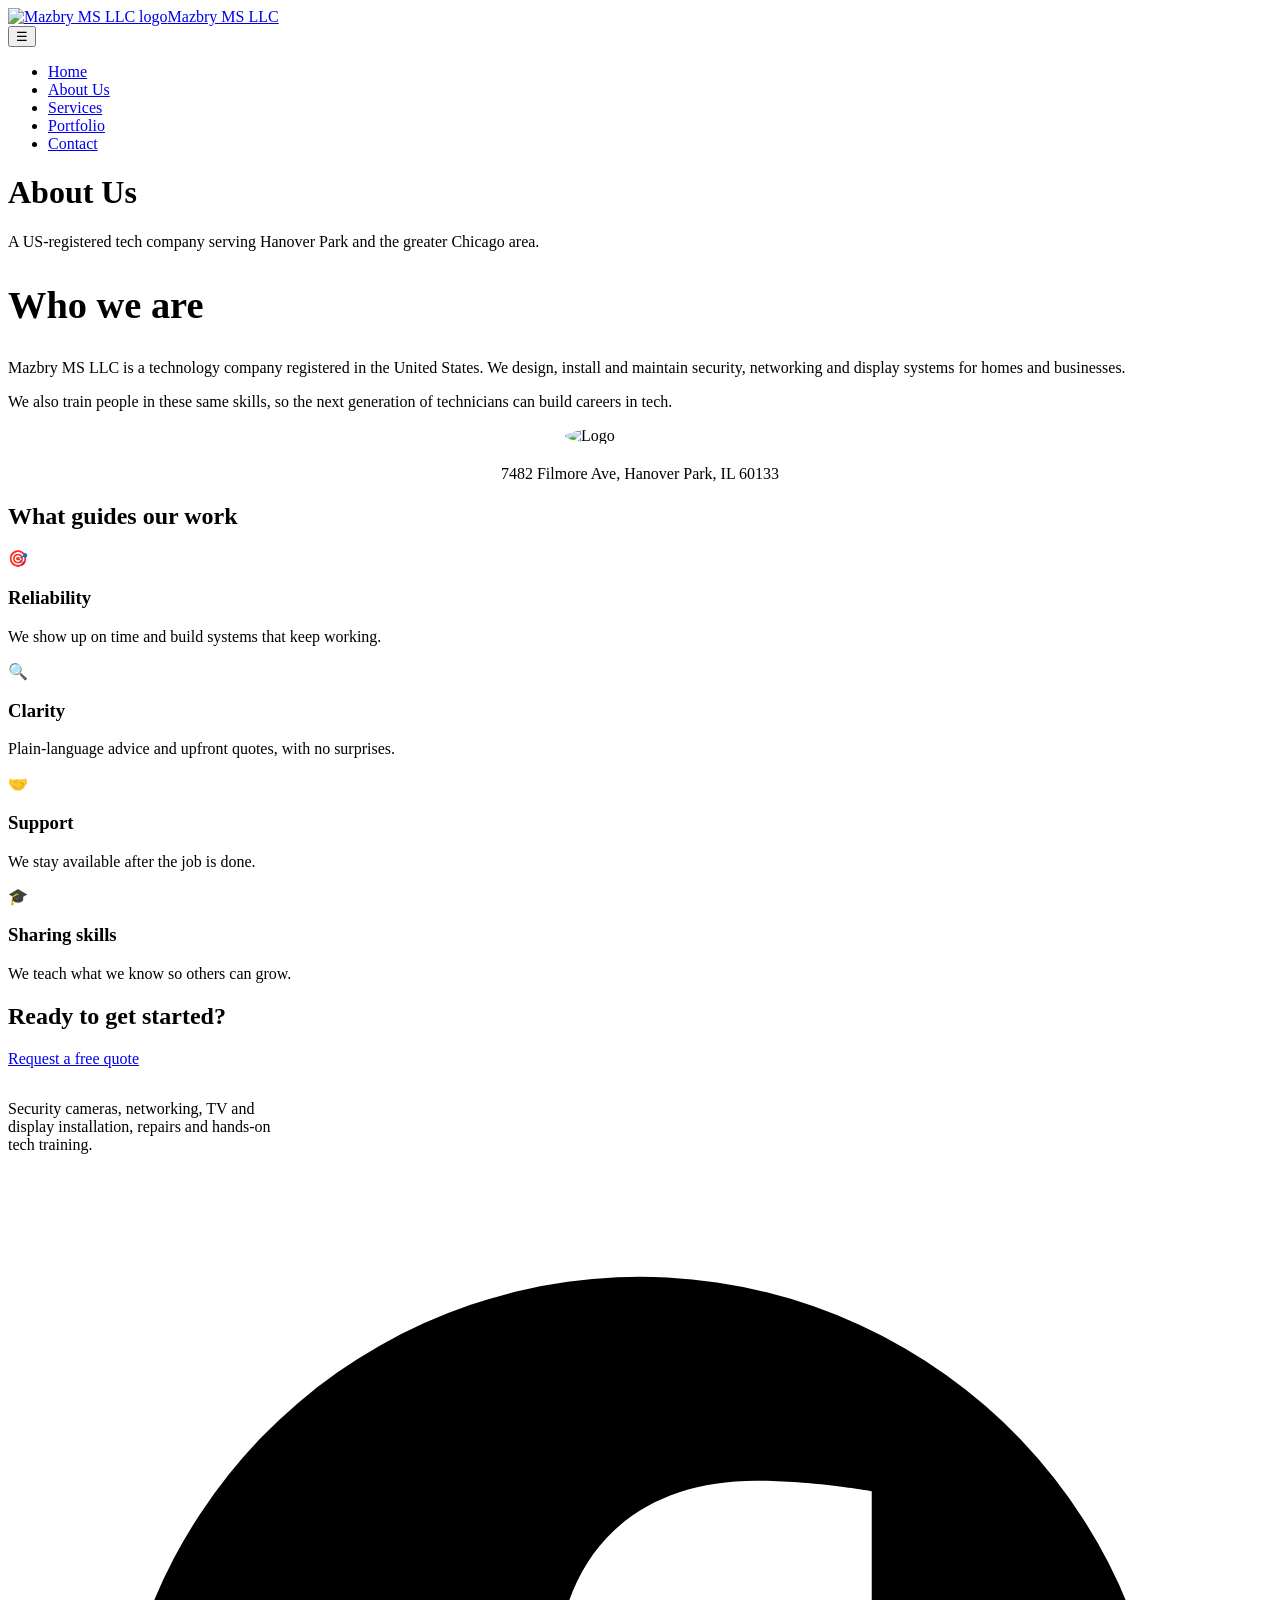
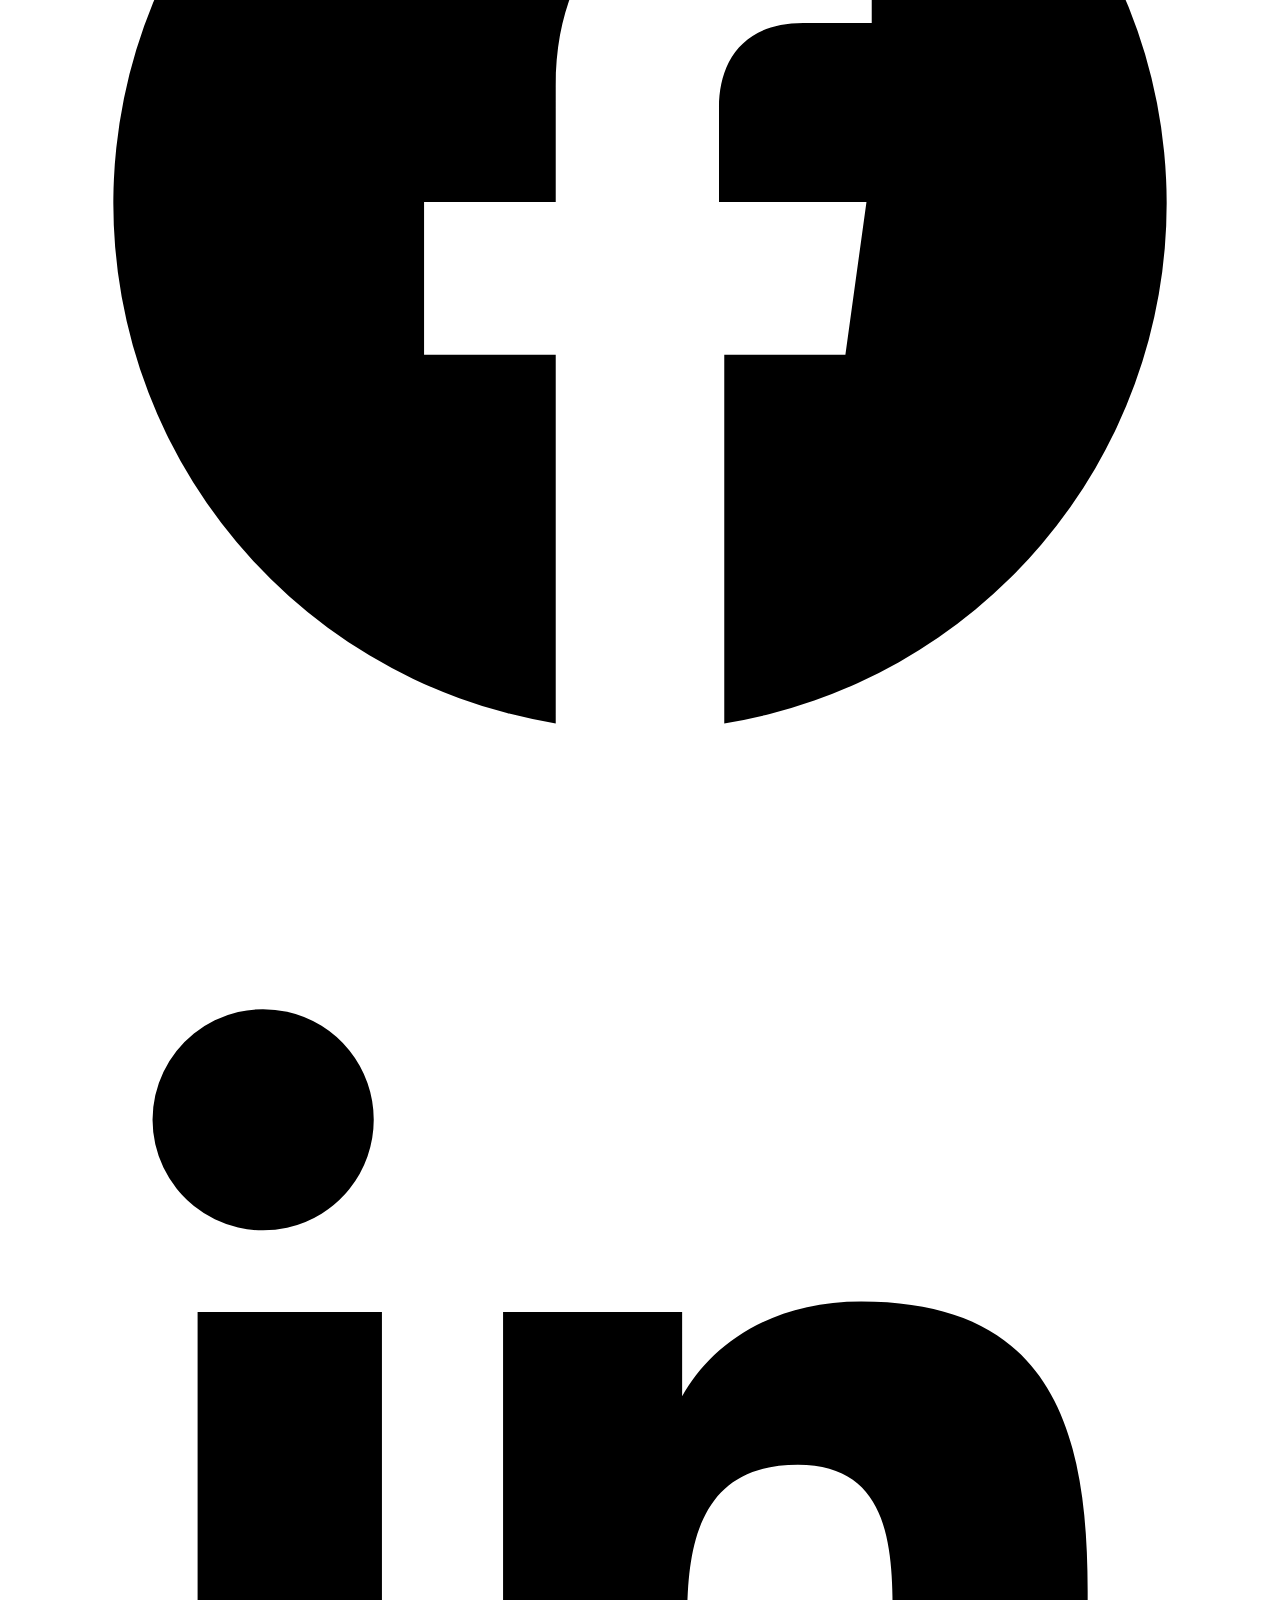
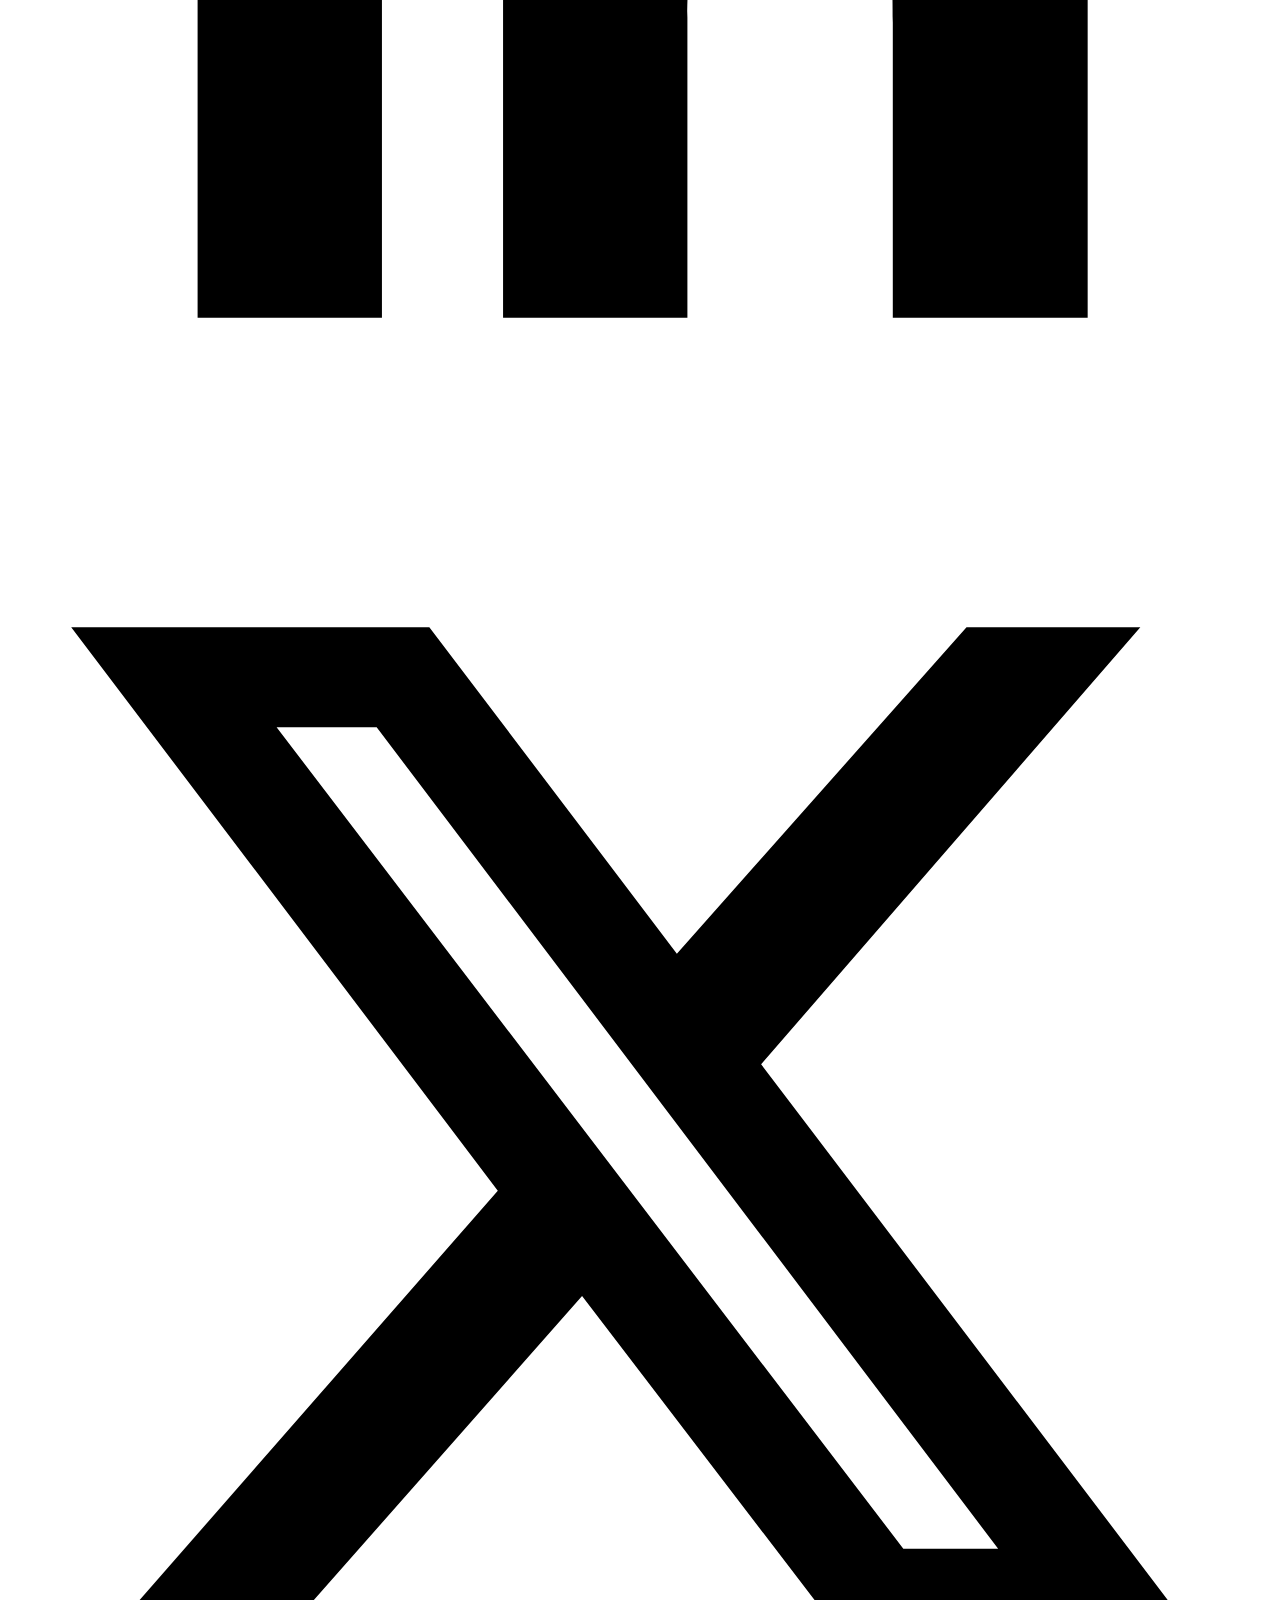
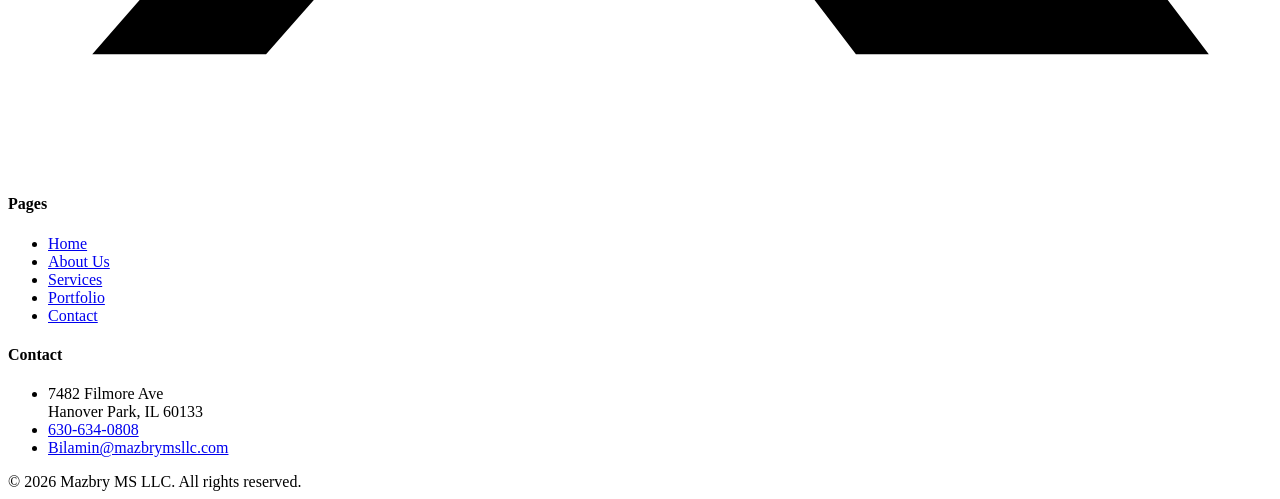
==== about.html @ 6f8547cb "Add files via upload" ====
<!DOCTYPE html><html lang="en"><head><meta charset="utf-8"><meta name="viewport" content="width=device-width,initial-scale=1">
<title>About Us | Mazbry MS LLC</title><meta name="description" content="About Mazbry MS LLC"><link rel="icon" href="assets/logo.png">
<link rel="preconnect" href="https://fonts.googleapis.com"><link href="https://fonts.googleapis.com/css2?family=DM+Sans:wght@400;500;700&family=Space+Grotesk:wght@500;700&display=swap" rel="stylesheet">
<link rel="stylesheet" href="css/style.css"></head><body>
<header><div class="wrap nav"><a class="brand" href="index.html"><img src="assets/logo.png" alt="Mazbry MS LLC logo"><span>Mazbry MS LLC</span></a>
<nav aria-label="Main"><button class="burger" id="burger" aria-label="Toggle menu">&#9776;</button><ul id="menu"><li><a href="index.html" class="">Home</a></li><li><a href="about.html" class="on">About Us</a></li><li><a href="services.html" class="">Services</a></li><li><a href="portfolio.html" class="">Portfolio</a></li><li><a href="contact.html" class=" cta">Contact</a></li></ul></nav></div></header>
<div class="page-h"><div class="wrap"><h1>About Us</h1><p>A US-registered tech company serving Hanover Park and the greater Chicago area.</p></div></div><section><div class="wrap split"><div class="rv"><h2 style="font-size:2.4rem">Who we are</h2><p style="color:var(--mut);margin:14px 0">Mazbry MS LLC is a technology company registered in the United States. We design, install and maintain security, networking and display systems for homes and businesses.</p><p style="color:var(--mut)">We also train people in these same skills, so the next generation of technicians can build careers in tech.</p></div><div class="panel rv"><img src="assets/logo.png" alt="Logo" style="background:#fff;border-radius:50%;width:150px;display:block;margin:0 auto 20px"><p style="text-align:center">7482 Filmore Ave, Hanover Park, IL 60133</p></div></div></section>
<section class="soft"><div class="wrap"><div class="sec-h rv"><h2>What guides our work</h2></div><div class="grid"><div class="card rv"><div class="ic">🎯</div><h3>Reliability</h3><p>We show up on time and build systems that keep working.</p></div><div class="card rv"><div class="ic">🔍</div><h3>Clarity</h3><p>Plain-language advice and upfront quotes, with no surprises.</p></div><div class="card rv"><div class="ic">🤝</div><h3>Support</h3><p>We stay available after the job is done.</p></div><div class="card rv"><div class="ic">🎓</div><h3>Sharing skills</h3><p>We teach what we know so others can grow.</p></div></div></div></section><div class="cta-band"><div class="wrap rv"><h2>Ready to get started?</h2><a class="btn" href="contact.html">Request a free quote</a></div></div>
<footer><div class="wrap fgrid"><div><a class="brand" href="index.html" style="color:#fff"><img src="assets/logo.png" alt="" style="background:#fff;border-radius:50%"><span>Mazbry MS LLC</span></a>
<p style="margin-top:14px;max-width:34ch">Security cameras, networking, TV and display installation, repairs and hands-on tech training.</p><div class="social"><a href="https://www.facebook.com/" target="_blank" rel="noopener" aria-label="Facebook"><svg viewBox="0 0 24 24"><path d="M22 12a10 10 0 1 0-11.6 9.9v-7H7.9V12h2.5V9.8c0-2.5 1.5-3.9 3.8-3.9 1.1 0 2.2.2 2.2.2v2.5h-1.3c-1.2 0-1.6.8-1.6 1.6V12h2.8l-.4 2.9h-2.3v7A10 10 0 0 0 22 12z"/></svg></a><a href="https://www.linkedin.com/" target="_blank" rel="noopener" aria-label="LinkedIn"><svg viewBox="0 0 24 24"><path d="M20.4 20.5h-3.6v-5.6c0-1.3 0-3-1.8-3s-2.1 1.4-2.1 2.9v5.7H9.4V9h3.4v1.6c.5-.9 1.6-1.8 3.4-1.8 3.6 0 4.3 2.4 4.3 5.5v6.2zM5.3 7.4a2.1 2.1 0 1 1 0-4.1 2.1 2.1 0 0 1 0 4.1zM7.1 20.5H3.6V9h3.5v11.5z"/></svg></a><a href="https://x.com/" target="_blank" rel="noopener" aria-label="X (Twitter)"><svg viewBox="0 0 24 24"><path d="M18.2 2.3h3.3l-7.2 8.3 8.5 11.2h-6.7l-5.2-6.8-6 6.8H1.6l7.7-8.8L1.2 2.3H8l4.7 6.2 5.5-6.2zm-1.2 17.5h1.8L7 4.2H5.1L17 19.8z"/></svg></a></div></div>
<div><h4>Pages</h4><ul><li><a href="index.html">Home</a></li><li><a href="about.html">About Us</a></li><li><a href="services.html">Services</a></li><li><a href="portfolio.html">Portfolio</a></li><li><a href="contact.html">Contact</a></li></ul></div>
<div><h4>Contact</h4><ul><li>7482 Filmore Ave<br>Hanover Park, IL 60133</li><li><a href="tel:6306340808">630-634-0808</a></li><li><a href="mailto:Bilamin@mazbrymsllc.com">Bilamin@mazbrymsllc.com</a></li></ul></div></div>
<div class="wrap copy">&copy; 2026 Mazbry MS LLC. All rights reserved.</div></footer><script src="js/main.js"></script></body></html>
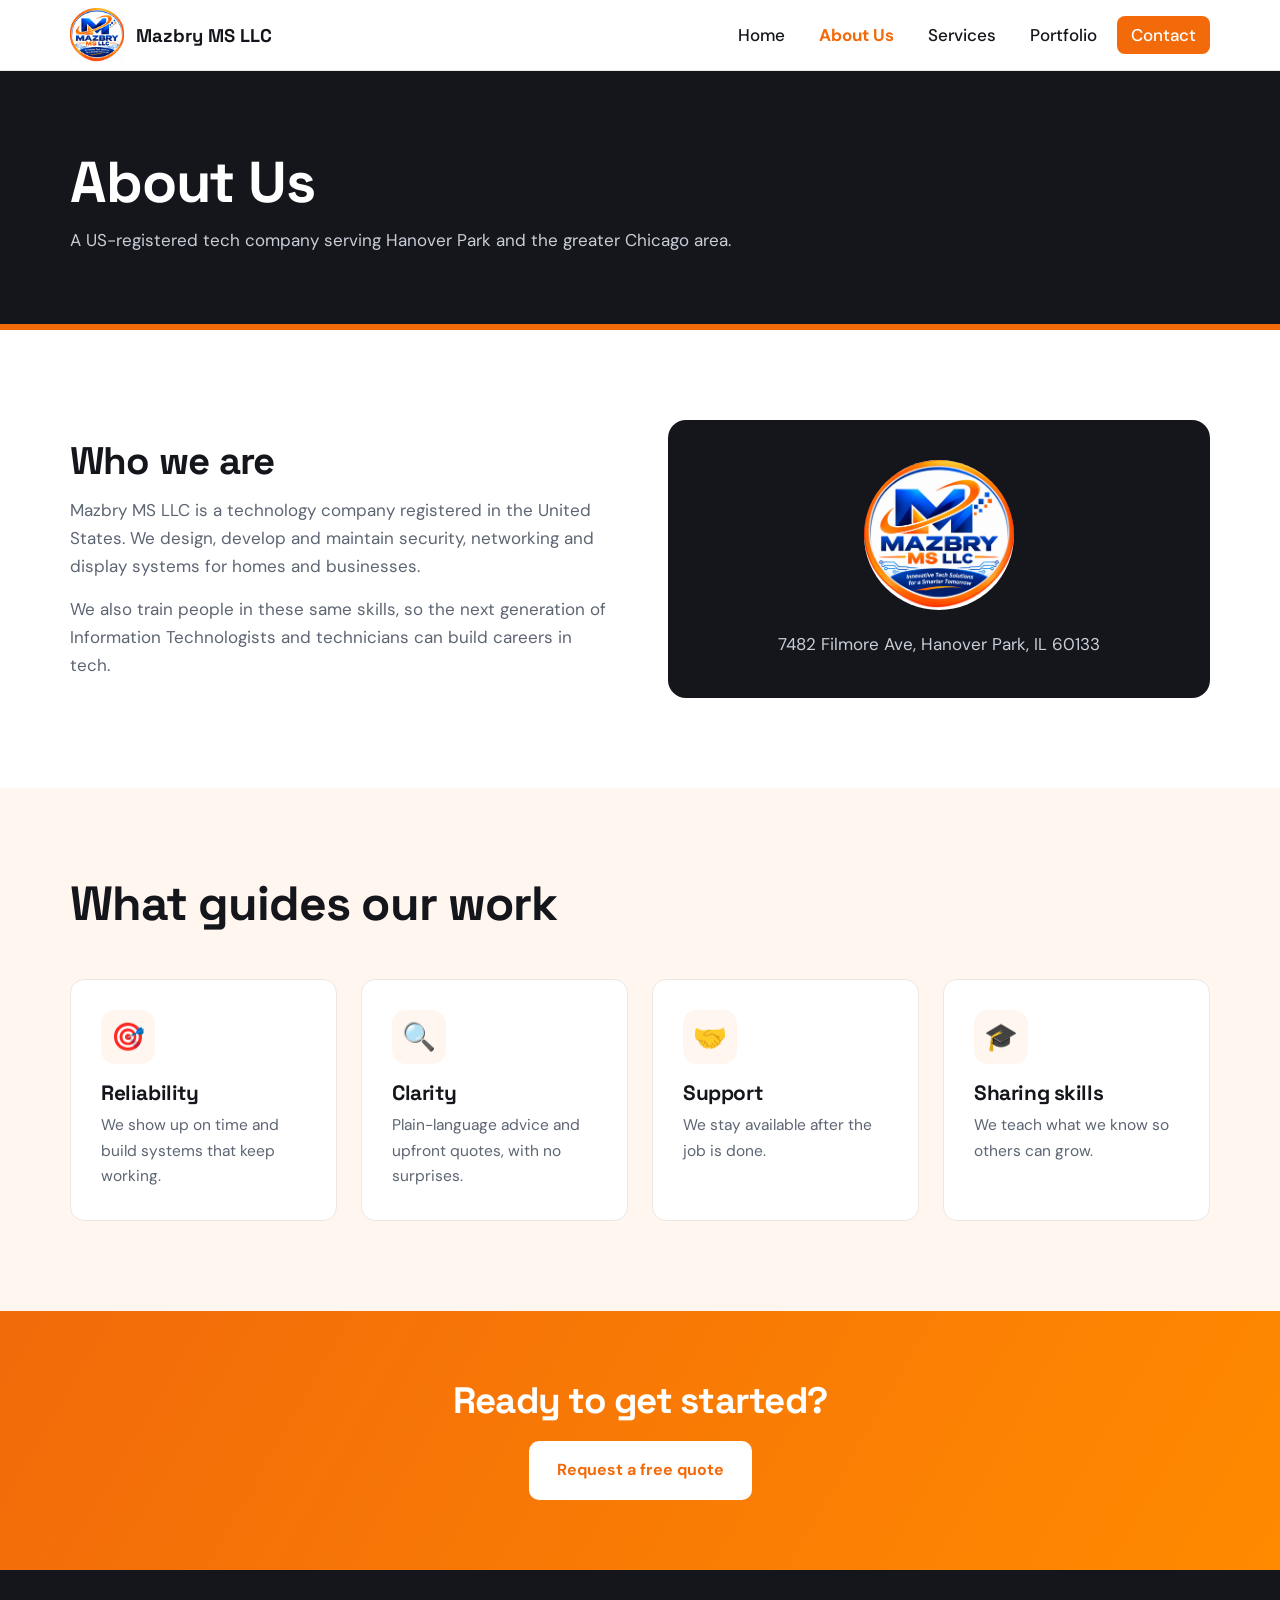
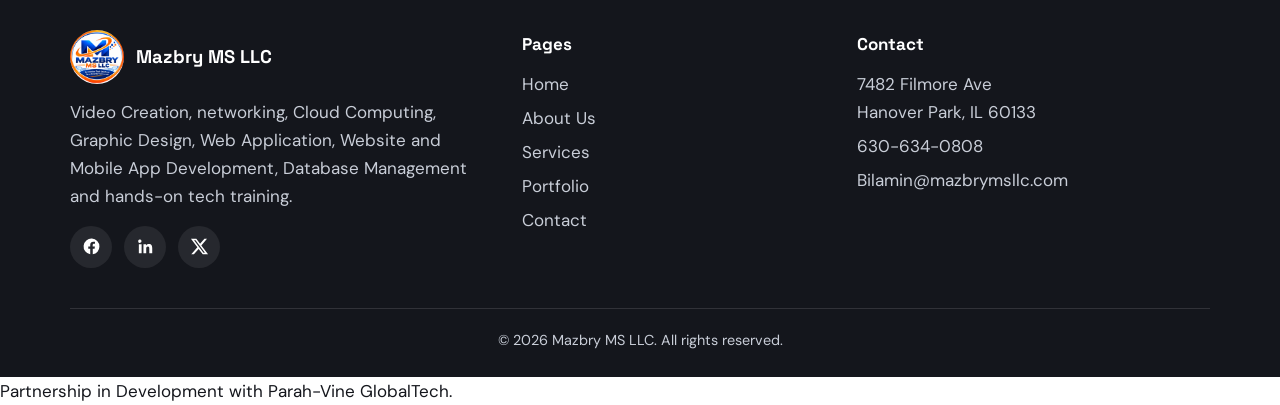
==== commit 96aa939a: "Add changes" ====
--- a/about.html
+++ b/about.html
@@ -4,10 +4,11 @@
 <link rel="stylesheet" href="css/style.css"></head><body>
 <header><div class="wrap nav"><a class="brand" href="index.html"><img src="assets/logo.png" alt="Mazbry MS LLC logo"><span>Mazbry MS LLC</span></a>
 <nav aria-label="Main"><button class="burger" id="burger" aria-label="Toggle menu">&#9776;</button><ul id="menu"><li><a href="index.html" class="">Home</a></li><li><a href="about.html" class="on">About Us</a></li><li><a href="services.html" class="">Services</a></li><li><a href="portfolio.html" class="">Portfolio</a></li><li><a href="contact.html" class=" cta">Contact</a></li></ul></nav></div></header>
-<div class="page-h"><div class="wrap"><h1>About Us</h1><p>A US-registered tech company serving Hanover Park and the greater Chicago area.</p></div></div><section><div class="wrap split"><div class="rv"><h2 style="font-size:2.4rem">Who we are</h2><p style="color:var(--mut);margin:14px 0">Mazbry MS LLC is a technology company registered in the United States. We design, install and maintain security, networking and display systems for homes and businesses.</p><p style="color:var(--mut)">We also train people in these same skills, so the next generation of technicians can build careers in tech.</p></div><div class="panel rv"><img src="assets/logo.png" alt="Logo" style="background:#fff;border-radius:50%;width:150px;display:block;margin:0 auto 20px"><p style="text-align:center">7482 Filmore Ave, Hanover Park, IL 60133</p></div></div></section>
+<div class="page-h"><div class="wrap"><h1>About Us</h1><p>A US-registered tech company serving Hanover Park and the greater Chicago area.</p></div></div><section><div class="wrap split"><div class="rv"><h2 style="font-size:2.4rem">Who we are</h2><p style="color:var(--mut);margin:14px 0">Mazbry MS LLC is a technology company registered in the United States. We design, develop and maintain security, networking and display systems for homes and businesses.</p><p style="color:var(--mut)">We also train people in these same skills, so the next generation of Information Technologists and technicians can build careers in tech.</p></div><div class="panel rv"><img src="assets/logo.png" alt="Logo" style="background:#fff;border-radius:50%;width:150px;display:block;margin:0 auto 20px"><p style="text-align:center">7482 Filmore Ave, Hanover Park, IL 60133</p></div></div></section>
 <section class="soft"><div class="wrap"><div class="sec-h rv"><h2>What guides our work</h2></div><div class="grid"><div class="card rv"><div class="ic">🎯</div><h3>Reliability</h3><p>We show up on time and build systems that keep working.</p></div><div class="card rv"><div class="ic">🔍</div><h3>Clarity</h3><p>Plain-language advice and upfront quotes, with no surprises.</p></div><div class="card rv"><div class="ic">🤝</div><h3>Support</h3><p>We stay available after the job is done.</p></div><div class="card rv"><div class="ic">🎓</div><h3>Sharing skills</h3><p>We teach what we know so others can grow.</p></div></div></div></section><div class="cta-band"><div class="wrap rv"><h2>Ready to get started?</h2><a class="btn" href="contact.html">Request a free quote</a></div></div>
 <footer><div class="wrap fgrid"><div><a class="brand" href="index.html" style="color:#fff"><img src="assets/logo.png" alt="" style="background:#fff;border-radius:50%"><span>Mazbry MS LLC</span></a>
-<p style="margin-top:14px;max-width:34ch">Security cameras, networking, TV and display installation, repairs and hands-on tech training.</p><div class="social"><a href="https://www.facebook.com/" target="_blank" rel="noopener" aria-label="Facebook"><svg viewBox="0 0 24 24"><path d="M22 12a10 10 0 1 0-11.6 9.9v-7H7.9V12h2.5V9.8c0-2.5 1.5-3.9 3.8-3.9 1.1 0 2.2.2 2.2.2v2.5h-1.3c-1.2 0-1.6.8-1.6 1.6V12h2.8l-.4 2.9h-2.3v7A10 10 0 0 0 22 12z"/></svg></a><a href="https://www.linkedin.com/" target="_blank" rel="noopener" aria-label="LinkedIn"><svg viewBox="0 0 24 24"><path d="M20.4 20.5h-3.6v-5.6c0-1.3 0-3-1.8-3s-2.1 1.4-2.1 2.9v5.7H9.4V9h3.4v1.6c.5-.9 1.6-1.8 3.4-1.8 3.6 0 4.3 2.4 4.3 5.5v6.2zM5.3 7.4a2.1 2.1 0 1 1 0-4.1 2.1 2.1 0 0 1 0 4.1zM7.1 20.5H3.6V9h3.5v11.5z"/></svg></a><a href="https://x.com/" target="_blank" rel="noopener" aria-label="X (Twitter)"><svg viewBox="0 0 24 24"><path d="M18.2 2.3h3.3l-7.2 8.3 8.5 11.2h-6.7l-5.2-6.8-6 6.8H1.6l7.7-8.8L1.2 2.3H8l4.7 6.2 5.5-6.2zm-1.2 17.5h1.8L7 4.2H5.1L17 19.8z"/></svg></a></div></div>
+<p style="margin-top:14px;max-width:34ch"> Video Creation, networking, Cloud Computing, Graphic Design, Web Application, Website and Mobile App Development, Database Management and hands-on tech training.</p><div class="social"><a href="https://www.facebook.com/" target="_blank" rel="noopener" aria-label="Facebook"><svg viewBox="0 0 24 24"><path d="M22 12a10 10 0 1 0-11.6 9.9v-7H7.9V12h2.5V9.8c0-2.5 1.5-3.9 3.8-3.9 1.1 0 2.2.2 2.2.2v2.5h-1.3c-1.2 0-1.6.8-1.6 1.6V12h2.8l-.4 2.9h-2.3v7A10 10 0 0 0 22 12z"/></svg></a><a href="https://www.linkedin.com/" target="_blank" rel="noopener" aria-label="LinkedIn"><svg viewBox="0 0 24 24"><path d="M20.4 20.5h-3.6v-5.6c0-1.3 0-3-1.8-3s-2.1 1.4-2.1 2.9v5.7H9.4V9h3.4v1.6c.5-.9 1.6-1.8 3.4-1.8 3.6 0 4.3 2.4 4.3 5.5v6.2zM5.3 7.4a2.1 2.1 0 1 1 0-4.1 2.1 2.1 0 0 1 0 4.1zM7.1 20.5H3.6V9h3.5v11.5z"/></svg></a><a href="https://x.com/" target="_blank" rel="noopener" aria-label="X (Twitter)"><svg viewBox="0 0 24 24"><path d="M18.2 2.3h3.3l-7.2 8.3 8.5 11.2h-6.7l-5.2-6.8-6 6.8H1.6l7.7-8.8L1.2 2.3H8l4.7 6.2 5.5-6.2zm-1.2 17.5h1.8L7 4.2H5.1L17 19.8z"/></svg></a></div></div>
 <div><h4>Pages</h4><ul><li><a href="index.html">Home</a></li><li><a href="about.html">About Us</a></li><li><a href="services.html">Services</a></li><li><a href="portfolio.html">Portfolio</a></li><li><a href="contact.html">Contact</a></li></ul></div>
 <div><h4>Contact</h4><ul><li>7482 Filmore Ave<br>Hanover Park, IL 60133</li><li><a href="tel:6306340808">630-634-0808</a></li><li><a href="mailto:Bilamin@mazbrymsllc.com">Bilamin@mazbrymsllc.com</a></li></ul></div></div>
-<div class="wrap copy">&copy; 2026 Mazbry MS LLC. All rights reserved.</div></footer><script src="js/main.js"></script></body></html>+<div class="wrap copy">&copy; 2026 Mazbry MS LLC. All rights reserved.</div></footer><script src="js/main.js"></script></body></html>
+<p>Partnership in Development with Parah-Vine GlobalTech.<p>
--- a/css/style.css
+++ b/css/style.css
@@ -0,0 +1,74 @@
+:root{--o:#f26a0a;--o2:#ff9a1f;--ink:#14161c;--ink2:#1e222b;--mut:#5d6573;--bg:#fff;--soft:#fff6ef;--line:#ece7e2}
+*{box-sizing:border-box;margin:0}html{scroll-behavior:smooth}
+body{font:400 17px/1.65 'DM Sans',system-ui,sans-serif;color:var(--ink);background:var(--bg)}
+h1,h2,h3{font-family:'Space Grotesk',sans-serif;line-height:1.1;letter-spacing:-.02em}
+a{color:inherit;text-decoration:none}img{max-width:100%}
+:focus-visible{outline:3px solid var(--o);outline-offset:3px}
+.wrap{width:min(1140px,92%);margin:auto}
+header{position:sticky;top:0;z-index:50;background:rgba(255,255,255,.94);backdrop-filter:blur(8px);border-bottom:1px solid var(--line)}
+.nav{display:flex;align-items:center;justify-content:space-between;padding:8px 0}
+.brand{display:flex;align-items:center;gap:12px;font:700 1.15rem 'Space Grotesk'}
+.brand img{height:54px;width:54px}
+nav ul{display:flex;gap:6px;list-style:none;padding:0}
+nav a{padding:8px 14px;border-radius:8px;font-weight:500}
+nav a:hover{background:var(--soft)}nav a.on{color:var(--o);font-weight:700}
+nav a.cta{background:var(--o);color:#fff}nav a.cta:hover{background:#d85a00}
+.burger{display:none;background:none;border:0;font-size:1.8rem;cursor:pointer}
+.btn{display:inline-block;padding:14px 26px;border-radius:10px;font-weight:700;border:2px solid var(--o);background:var(--o);color:#fff;cursor:pointer;font-size:1rem;transition:transform .2s,background .2s}
+.btn:hover{transform:translateY(-3px);background:#d85a00}
+.btn.ghost{background:transparent;color:#fff;border-color:#ffffff66}.btn.ghost:hover{background:#ffffff1a}
+.hero{position:relative;background:var(--ink);color:#fff;overflow:hidden;padding:110px 0 120px}
+#net{position:absolute;inset:0;width:100%;height:100%}
+.hero .wrap{position:relative;display:grid;grid-template-columns:1.2fr .8fr;gap:40px;align-items:center}
+.hero h1{font-size:clamp(2.4rem,5.4vw,4.4rem)}
+.hero h1 em{font-style:normal;color:var(--o2);border-right:3px solid var(--o2);padding-right:4px;animation:blink .8s infinite}
+@keyframes blink{50%{border-color:transparent}}
+.hero p{color:#c9ced8;max-width:52ch;margin:22px 0 32px;font-size:1.15rem}
+.hero .btns{display:flex;gap:14px;flex-wrap:wrap}
+.orbit{position:relative;aspect-ratio:1;max-width:380px;margin:auto;width:100%}
+.orbit .core{position:absolute;inset:27%;background:#fff;border-radius:50%;display:grid;place-items:center;box-shadow:0 0 0 12px #f26a0a33,0 0 70px #f26a0a99;animation:pulse 3s infinite}
+.orbit .core img{width:86%}
+@keyframes pulse{50%{box-shadow:0 0 0 22px #13035c1f,0 0 90px #f26a0acc}}
+.ring{position:absolute;inset:0;border:2px dashed #ffffff33;border-radius:50%;animation:spin 24s linear infinite}
+.ring.r2{inset:12%;animation-duration:16s;animation-direction:reverse}
+.ring i{position:absolute;top:-22px;left:calc(50% - 22px);width:44px;height:44px;border-radius:12px;background:var(--o);display:grid;place-items:center;font-style:normal;font-size:1.3rem;animation:spin 24s linear infinite reverse}
+.ring.r2 i{animation-duration:16s;animation-direction:normal;background:var(--o2)}
+.ring i:nth-child(2){top:auto;bottom:-22px}
+@keyframes spin{to{transform:rotate(360deg)}}
+.stats{background:var(--o);color:#fff}.stats .wrap{display:grid;grid-template-columns:repeat(4,1fr);text-align:center;padding:34px 0}
+.stats b{display:block;font:700 2.4rem 'Space Grotesk'}
+section{padding:90px 0}.soft{background:var(--soft)}
+.sec-h{max-width:640px;margin-bottom:48px}.sec-h h2{font-size:clamp(2rem,4vw,3rem)}.sec-h p{color:var(--mut);margin-top:14px}
+.grid{display:grid;grid-template-columns:repeat(auto-fit,minmax(260px,1fr));gap:24px}
+.card{background:#fff;border:1px solid var(--line);border-radius:14px;padding:30px;transition:transform .25s,border-color .25s,box-shadow .25s}
+.card:hover{transform:translateY(-6px);border-color:var(--o);box-shadow:0 18px 40px #f26a0a1f}
+.card .ic{width:54px;height:54px;border-radius:14px;background:var(--soft);display:grid;place-items:center;font-size:1.7rem;margin-bottom:18px}
+.card h3{font-size:1.3rem;margin-bottom:8px}.card p{color:var(--mut);font-size:.97rem}
+.card.feat{background:var(--ink);color:#fff;border-color:var(--ink)}.card.feat p{color:#c9ced8}.card.feat .ic{background:#ffffff1a}
+.split{display:grid;grid-template-columns:1fr 1fr;gap:56px;align-items:center}
+.split ul{padding-left:20px;color:var(--mut)}.split li{margin:8px 0}
+.panel{background:var(--ink);color:#fff;border-radius:18px;padding:40px}.panel h3{font-size:1.6rem;margin-bottom:12px}.panel p{color:#c9ced8}
+.page-h{background:var(--ink);color:#fff;padding:80px 0 70px;border-bottom:6px solid var(--o)}.page-h h1{font-size:clamp(2.2rem,5vw,3.6rem)}.page-h p{color:#c9ced8;margin-top:12px;max-width:56ch}
+.thumb{height:170px;border-radius:10px;margin-bottom:18px;display:grid;place-items:center;font-size:3.2rem;background:linear-gradient(135deg,var(--o),var(--o2))}
+.tag{display:inline-block;font-size:.8rem;font-weight:700;color:var(--o);background:var(--soft);padding:3px 10px;border-radius:99px;margin-bottom:10px}
+.filters{display:flex;gap:10px;flex-wrap:wrap;margin-bottom:30px}
+.filters button{border:1px solid var(--line);background:#fff;padding:9px 18px;border-radius:99px;font:600 .95rem 'DM Sans';cursor:pointer}
+.filters button.on,.filters button:hover{background:var(--o);color:#fff;border-color:var(--o)}
+form{display:grid;gap:16px}label{font-weight:700;font-size:.95rem}
+input,select,textarea{width:100%;padding:13px 14px;border:1.5px solid #d9d3cc;border-radius:10px;font:inherit;margin-top:6px}
+input:focus,select:focus,textarea:focus{outline:none;border-color:var(--o);box-shadow:0 0 0 4px #f26a0a26}
+.info p{margin:0 0 20px}.info b{display:block;font-family:'Space Grotesk'}
+.cta-band{background:linear-gradient(120deg,var(--o),#ff8a00);color:#fff;text-align:center;padding:70px 0}.cta-band h2{font-size:2.3rem;margin-bottom:20px}
+.cta-band .btn{background:#fff;color:var(--o);border-color:#fff}
+footer{background:var(--ink);color:#c9ced8;padding:60px 0 24px}
+.fgrid{display:grid;grid-template-columns:1.4fr 1fr 1.2fr;gap:40px}
+footer h4{color:#fff;margin-bottom:12px;font-family:'Space Grotesk'}footer li{list-style:none;margin:6px 0}footer ul{padding:0}footer a:hover{color:var(--o2)}
+.social{display:flex;gap:12px;margin-top:16px}
+.social a{width:42px;height:42px;border-radius:50%;background:#ffffff14;display:grid;place-items:center;transition:.25s}
+.social a:hover{background:var(--o);transform:translateY(-4px)}.social svg{width:19px;height:19px;fill:#fff}
+.copy{border-top:1px solid #ffffff1f;margin-top:40px;padding-top:20px;font-size:.9rem;text-align:center}
+.rv{opacity:0;transform:translateY(24px);transition:.7s}.rv.in{opacity:1;transform:none}
+.toast{display:none;background:#e8f7ec;border:1px solid #9bd5aa;padding:14px;border-radius:10px;color:#17632b;font-weight:600}
+@media(max-width:860px){.hero .wrap,.split,.fgrid{grid-template-columns:1fr}.orbit{max-width:280px}.stats .wrap{grid-template-columns:1fr 1fr;gap:20px}
+.burger{display:block}nav ul{display:none;position:absolute;left:0;right:0;top:100%;background:#fff;flex-direction:column;padding:12px 4%;border-bottom:1px solid var(--line)}nav ul.open{display:flex}section{padding:64px 0}}
+@media(prefers-reduced-motion:reduce){*{animation:none!important;transition:none!important}.rv{opacity:1;transform:none}}
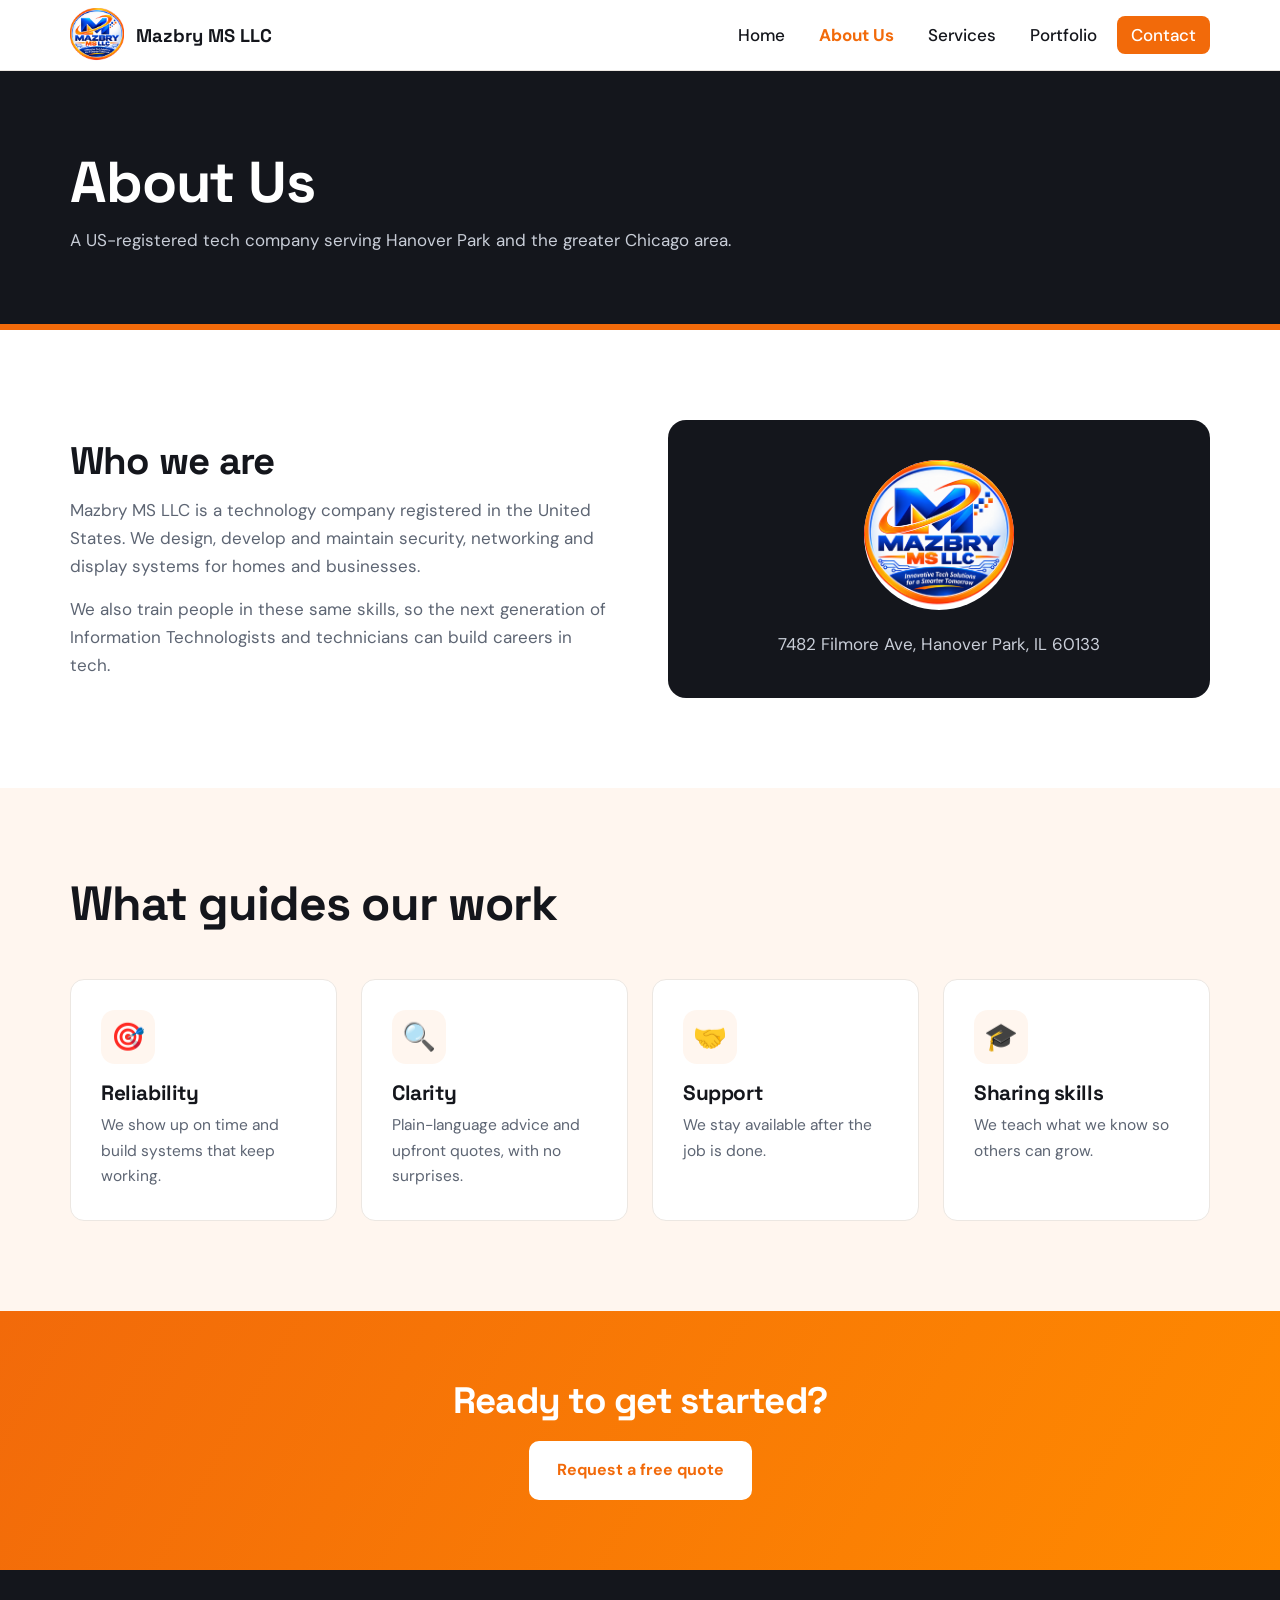
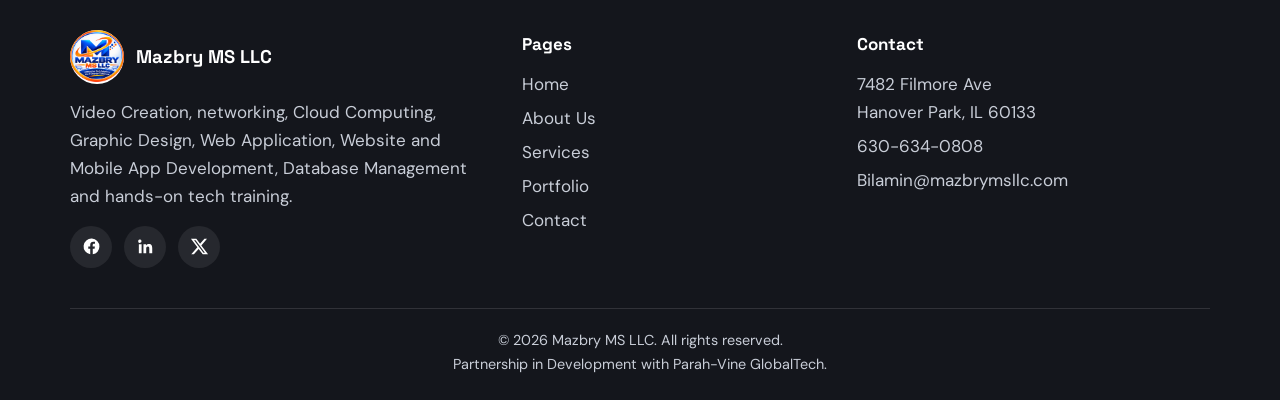
==== commit 3e69440d: "Add changes" ====
--- a/about.html
+++ b/about.html
@@ -10,5 +10,4 @@
 <p style="margin-top:14px;max-width:34ch"> Video Creation, networking, Cloud Computing, Graphic Design, Web Application, Website and Mobile App Development, Database Management and hands-on tech training.</p><div class="social"><a href="https://www.facebook.com/" target="_blank" rel="noopener" aria-label="Facebook"><svg viewBox="0 0 24 24"><path d="M22 12a10 10 0 1 0-11.6 9.9v-7H7.9V12h2.5V9.8c0-2.5 1.5-3.9 3.8-3.9 1.1 0 2.2.2 2.2.2v2.5h-1.3c-1.2 0-1.6.8-1.6 1.6V12h2.8l-.4 2.9h-2.3v7A10 10 0 0 0 22 12z"/></svg></a><a href="https://www.linkedin.com/" target="_blank" rel="noopener" aria-label="LinkedIn"><svg viewBox="0 0 24 24"><path d="M20.4 20.5h-3.6v-5.6c0-1.3 0-3-1.8-3s-2.1 1.4-2.1 2.9v5.7H9.4V9h3.4v1.6c.5-.9 1.6-1.8 3.4-1.8 3.6 0 4.3 2.4 4.3 5.5v6.2zM5.3 7.4a2.1 2.1 0 1 1 0-4.1 2.1 2.1 0 0 1 0 4.1zM7.1 20.5H3.6V9h3.5v11.5z"/></svg></a><a href="https://x.com/" target="_blank" rel="noopener" aria-label="X (Twitter)"><svg viewBox="0 0 24 24"><path d="M18.2 2.3h3.3l-7.2 8.3 8.5 11.2h-6.7l-5.2-6.8-6 6.8H1.6l7.7-8.8L1.2 2.3H8l4.7 6.2 5.5-6.2zm-1.2 17.5h1.8L7 4.2H5.1L17 19.8z"/></svg></a></div></div>
 <div><h4>Pages</h4><ul><li><a href="index.html">Home</a></li><li><a href="about.html">About Us</a></li><li><a href="services.html">Services</a></li><li><a href="portfolio.html">Portfolio</a></li><li><a href="contact.html">Contact</a></li></ul></div>
 <div><h4>Contact</h4><ul><li>7482 Filmore Ave<br>Hanover Park, IL 60133</li><li><a href="tel:6306340808">630-634-0808</a></li><li><a href="mailto:Bilamin@mazbrymsllc.com">Bilamin@mazbrymsllc.com</a></li></ul></div></div>
-<div class="wrap copy">&copy; 2026 Mazbry MS LLC. All rights reserved.</div></footer><script src="js/main.js"></script></body></html>
-<p>Partnership in Development with Parah-Vine GlobalTech.<p>+<div class="wrap copy">&copy; 2026 Mazbry MS LLC. All rights reserved.<br> <p>Partnership in Development with Parah-Vine GlobalTech.<p></div></footer><script src="js/main.js"></script></body></html>
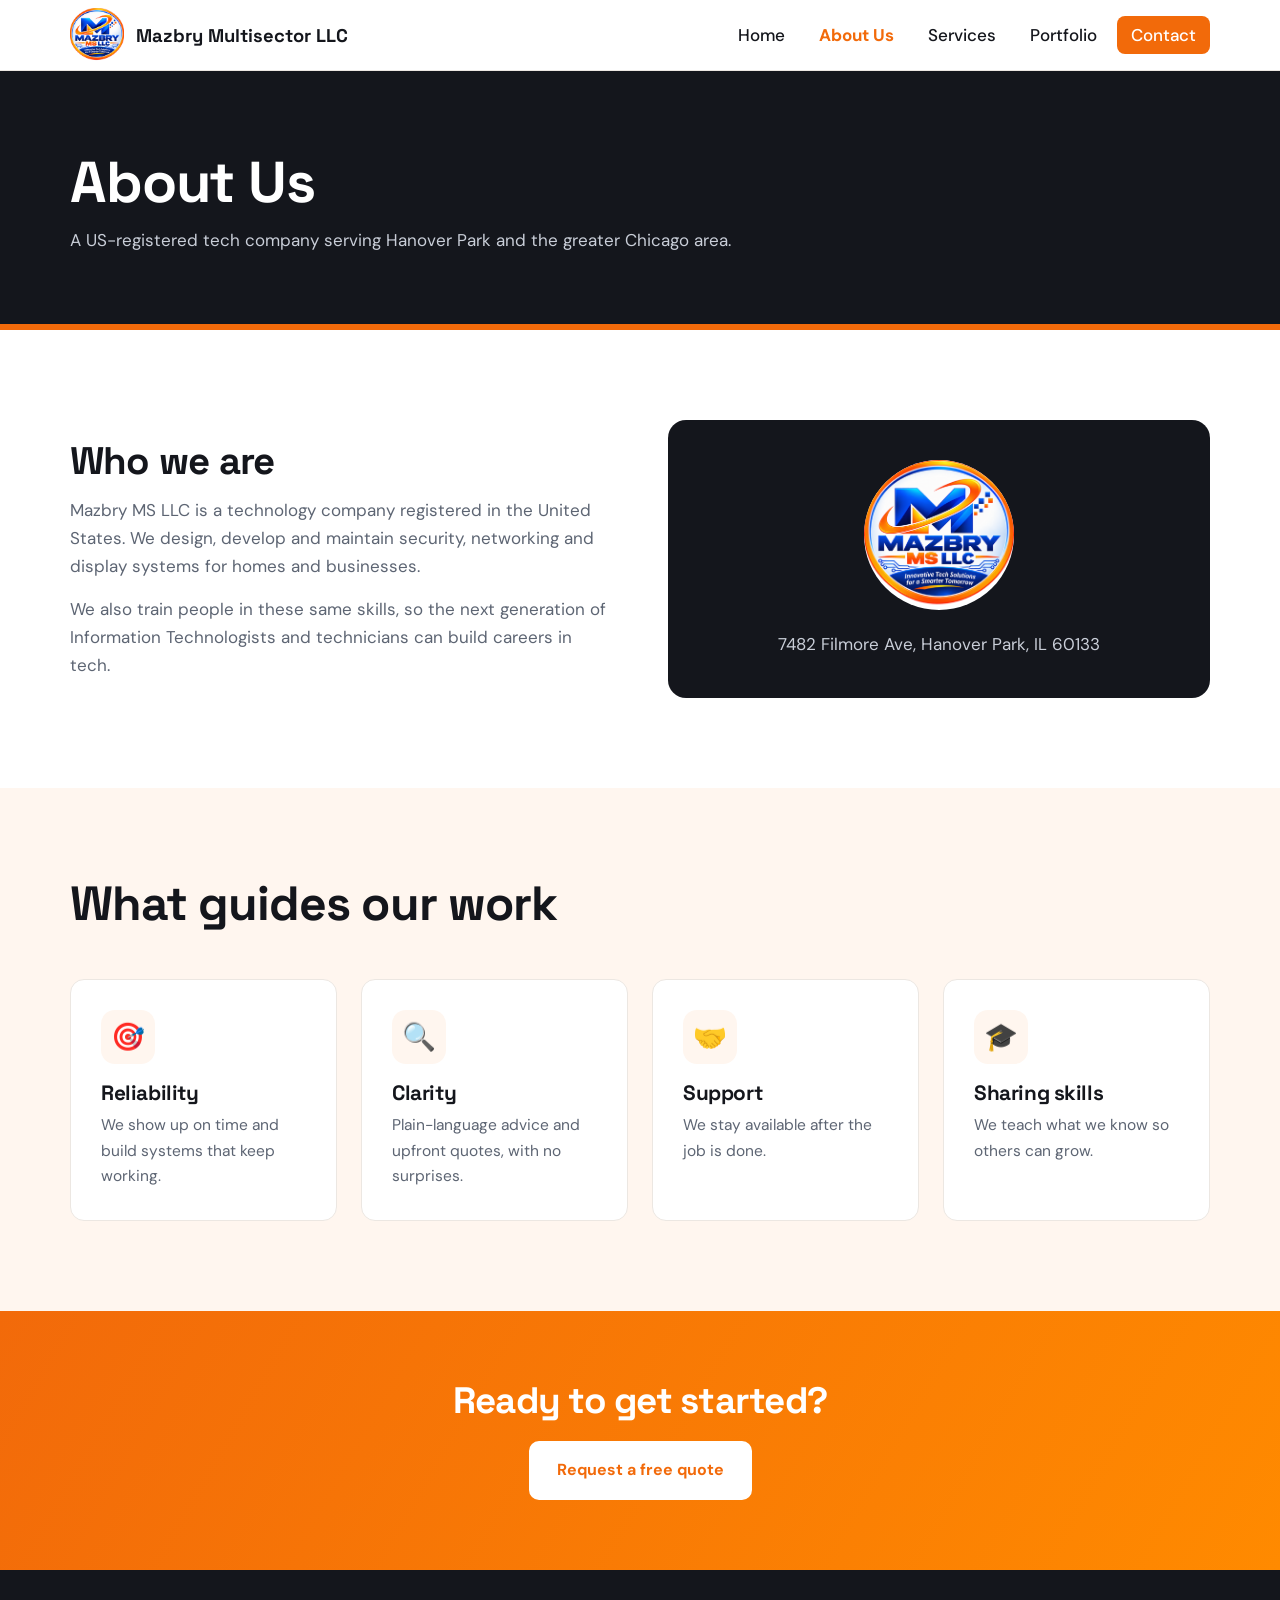
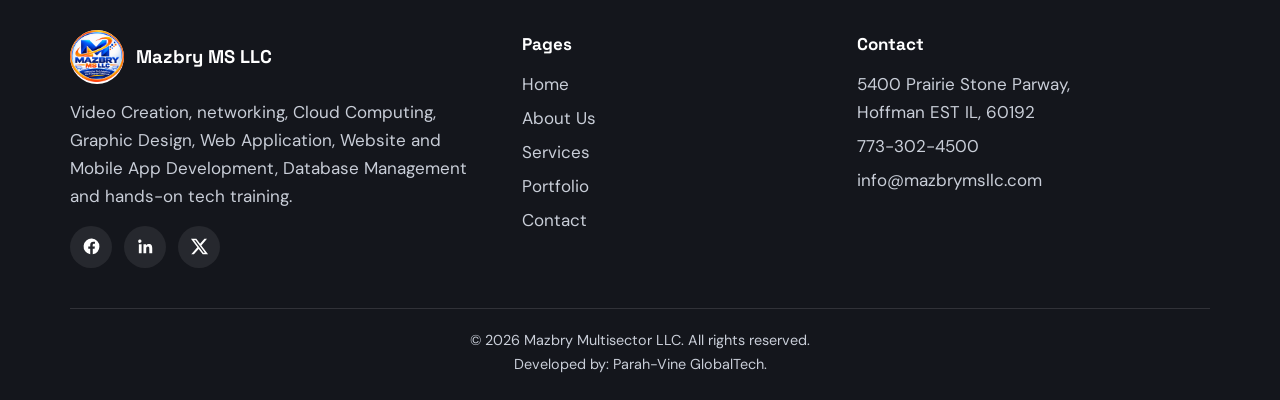
==== commit 82b0e28b: "Add changes" ====
--- a/about.html
+++ b/about.html
@@ -1,13 +1,13 @@
 <!DOCTYPE html><html lang="en"><head><meta charset="utf-8"><meta name="viewport" content="width=device-width,initial-scale=1">
-<title>About Us | Mazbry MS LLC</title><meta name="description" content="About Mazbry MS LLC"><link rel="icon" href="assets/logo.png">
+<title>About Us | Mazbry Multisector LLC</title><meta name="description" content="About Mazbry MS LLC"><link rel="icon" href="assets/logo.png">
 <link rel="preconnect" href="https://fonts.googleapis.com"><link href="https://fonts.googleapis.com/css2?family=DM+Sans:wght@400;500;700&family=Space+Grotesk:wght@500;700&display=swap" rel="stylesheet">
 <link rel="stylesheet" href="css/style.css"></head><body>
-<header><div class="wrap nav"><a class="brand" href="index.html"><img src="assets/logo.png" alt="Mazbry MS LLC logo"><span>Mazbry MS LLC</span></a>
+<header><div class="wrap nav"><a class="brand" href="index.html"><img src="assets/logo.png" alt="Mazbry Multisector LLC logo"><span>Mazbry Multisector LLC</span></a>
 <nav aria-label="Main"><button class="burger" id="burger" aria-label="Toggle menu">&#9776;</button><ul id="menu"><li><a href="index.html" class="">Home</a></li><li><a href="about.html" class="on">About Us</a></li><li><a href="services.html" class="">Services</a></li><li><a href="portfolio.html" class="">Portfolio</a></li><li><a href="contact.html" class=" cta">Contact</a></li></ul></nav></div></header>
 <div class="page-h"><div class="wrap"><h1>About Us</h1><p>A US-registered tech company serving Hanover Park and the greater Chicago area.</p></div></div><section><div class="wrap split"><div class="rv"><h2 style="font-size:2.4rem">Who we are</h2><p style="color:var(--mut);margin:14px 0">Mazbry MS LLC is a technology company registered in the United States. We design, develop and maintain security, networking and display systems for homes and businesses.</p><p style="color:var(--mut)">We also train people in these same skills, so the next generation of Information Technologists and technicians can build careers in tech.</p></div><div class="panel rv"><img src="assets/logo.png" alt="Logo" style="background:#fff;border-radius:50%;width:150px;display:block;margin:0 auto 20px"><p style="text-align:center">7482 Filmore Ave, Hanover Park, IL 60133</p></div></div></section>
 <section class="soft"><div class="wrap"><div class="sec-h rv"><h2>What guides our work</h2></div><div class="grid"><div class="card rv"><div class="ic">🎯</div><h3>Reliability</h3><p>We show up on time and build systems that keep working.</p></div><div class="card rv"><div class="ic">🔍</div><h3>Clarity</h3><p>Plain-language advice and upfront quotes, with no surprises.</p></div><div class="card rv"><div class="ic">🤝</div><h3>Support</h3><p>We stay available after the job is done.</p></div><div class="card rv"><div class="ic">🎓</div><h3>Sharing skills</h3><p>We teach what we know so others can grow.</p></div></div></div></section><div class="cta-band"><div class="wrap rv"><h2>Ready to get started?</h2><a class="btn" href="contact.html">Request a free quote</a></div></div>
 <footer><div class="wrap fgrid"><div><a class="brand" href="index.html" style="color:#fff"><img src="assets/logo.png" alt="" style="background:#fff;border-radius:50%"><span>Mazbry MS LLC</span></a>
 <p style="margin-top:14px;max-width:34ch"> Video Creation, networking, Cloud Computing, Graphic Design, Web Application, Website and Mobile App Development, Database Management and hands-on tech training.</p><div class="social"><a href="https://www.facebook.com/" target="_blank" rel="noopener" aria-label="Facebook"><svg viewBox="0 0 24 24"><path d="M22 12a10 10 0 1 0-11.6 9.9v-7H7.9V12h2.5V9.8c0-2.5 1.5-3.9 3.8-3.9 1.1 0 2.2.2 2.2.2v2.5h-1.3c-1.2 0-1.6.8-1.6 1.6V12h2.8l-.4 2.9h-2.3v7A10 10 0 0 0 22 12z"/></svg></a><a href="https://www.linkedin.com/" target="_blank" rel="noopener" aria-label="LinkedIn"><svg viewBox="0 0 24 24"><path d="M20.4 20.5h-3.6v-5.6c0-1.3 0-3-1.8-3s-2.1 1.4-2.1 2.9v5.7H9.4V9h3.4v1.6c.5-.9 1.6-1.8 3.4-1.8 3.6 0 4.3 2.4 4.3 5.5v6.2zM5.3 7.4a2.1 2.1 0 1 1 0-4.1 2.1 2.1 0 0 1 0 4.1zM7.1 20.5H3.6V9h3.5v11.5z"/></svg></a><a href="https://x.com/" target="_blank" rel="noopener" aria-label="X (Twitter)"><svg viewBox="0 0 24 24"><path d="M18.2 2.3h3.3l-7.2 8.3 8.5 11.2h-6.7l-5.2-6.8-6 6.8H1.6l7.7-8.8L1.2 2.3H8l4.7 6.2 5.5-6.2zm-1.2 17.5h1.8L7 4.2H5.1L17 19.8z"/></svg></a></div></div>
 <div><h4>Pages</h4><ul><li><a href="index.html">Home</a></li><li><a href="about.html">About Us</a></li><li><a href="services.html">Services</a></li><li><a href="portfolio.html">Portfolio</a></li><li><a href="contact.html">Contact</a></li></ul></div>
-<div><h4>Contact</h4><ul><li>7482 Filmore Ave<br>Hanover Park, IL 60133</li><li><a href="tel:6306340808">630-634-0808</a></li><li><a href="mailto:Bilamin@mazbrymsllc.com">Bilamin@mazbrymsllc.com</a></li></ul></div></div>
-<div class="wrap copy">&copy; 2026 Mazbry MS LLC. All rights reserved.<br> <p>Partnership in Development with Parah-Vine GlobalTech.<p></div></footer><script src="js/main.js"></script></body></html>
+<div><h4>Contact</h4><ul><li>5400 Prairie Stone Parway,<br> Hoffman EST IL, 60192</li><li><a href="tel:6306340808">773-302-4500</a></li><li><a href="mailto:info@mazbrymsllc.com">info@mazbrymsllc.com</a></li></ul></div></div>
+<div class="wrap copy">&copy; 2026 Mazbry Multisector LLC. All rights reserved.<br> <p>Developed by: Parah-Vine GlobalTech.<p></div></footer><script src="js/main.js"></script></body></html>
--- a/css/style.css
+++ b/css/style.css
@@ -28,7 +28,7 @@
 .orbit{position:relative;aspect-ratio:1;max-width:380px;margin:auto;width:100%}
 .orbit .core{position:absolute;inset:27%;background:#fff;border-radius:50%;display:grid;place-items:center;box-shadow:0 0 0 12px #f26a0a33,0 0 70px #f26a0a99;animation:pulse 3s infinite}
 .orbit .core img{width:86%}
-@keyframes pulse{50%{box-shadow:0 0 0 22px #13035c1f,0 0 90px #f26a0acc}}
+@keyframes pulse{50%{box-shadow:0 0 0 22px #170569de,0 0 90px #f26a0acc}}
 .ring{position:absolute;inset:0;border:2px dashed #ffffff33;border-radius:50%;animation:spin 24s linear infinite}
 .ring.r2{inset:12%;animation-duration:16s;animation-direction:reverse}
 .ring i{position:absolute;top:-22px;left:calc(50% - 22px);width:44px;height:44px;border-radius:12px;background:var(--o);display:grid;place-items:center;font-style:normal;font-size:1.3rem;animation:spin 24s linear infinite reverse}
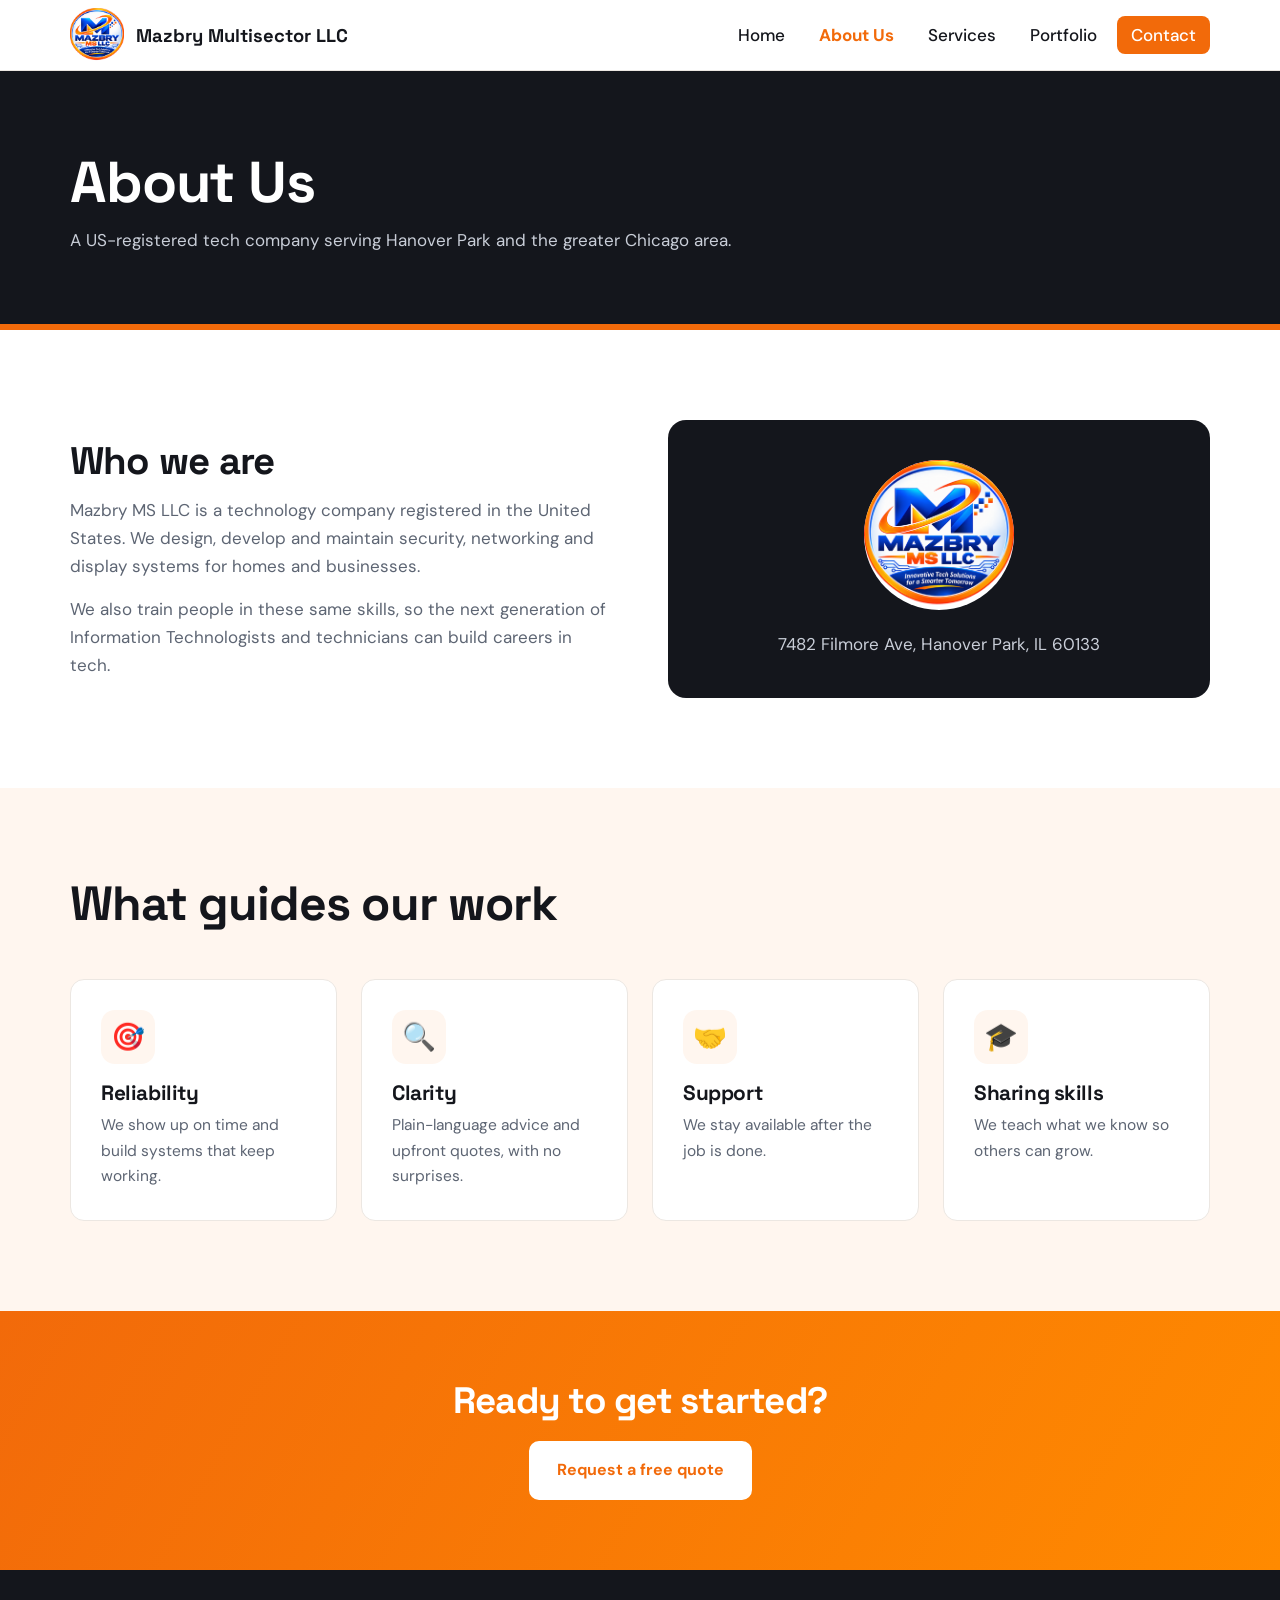
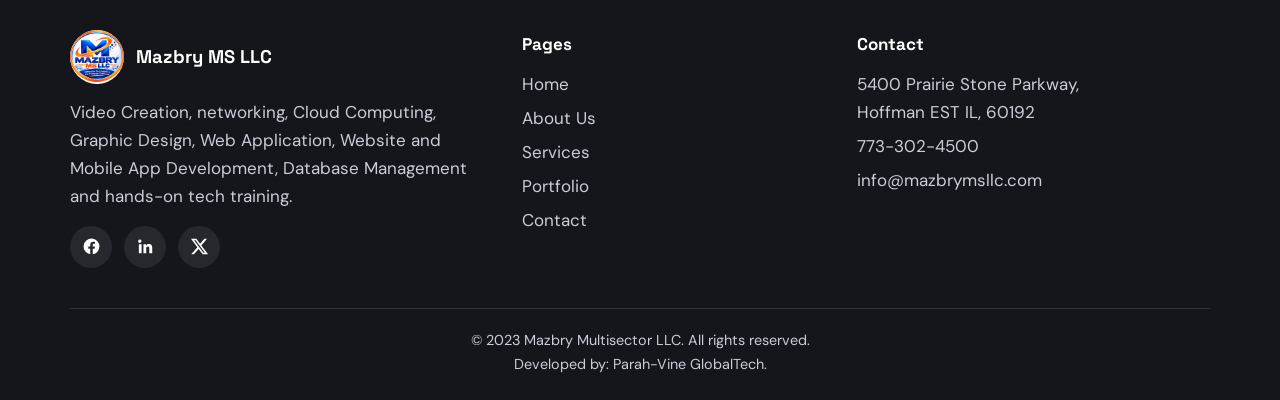
==== commit 98b95d40: "Add changes" ====
--- a/about.html
+++ b/about.html
@@ -9,5 +9,5 @@
 <footer><div class="wrap fgrid"><div><a class="brand" href="index.html" style="color:#fff"><img src="assets/logo.png" alt="" style="background:#fff;border-radius:50%"><span>Mazbry MS LLC</span></a>
 <p style="margin-top:14px;max-width:34ch"> Video Creation, networking, Cloud Computing, Graphic Design, Web Application, Website and Mobile App Development, Database Management and hands-on tech training.</p><div class="social"><a href="https://www.facebook.com/" target="_blank" rel="noopener" aria-label="Facebook"><svg viewBox="0 0 24 24"><path d="M22 12a10 10 0 1 0-11.6 9.9v-7H7.9V12h2.5V9.8c0-2.5 1.5-3.9 3.8-3.9 1.1 0 2.2.2 2.2.2v2.5h-1.3c-1.2 0-1.6.8-1.6 1.6V12h2.8l-.4 2.9h-2.3v7A10 10 0 0 0 22 12z"/></svg></a><a href="https://www.linkedin.com/" target="_blank" rel="noopener" aria-label="LinkedIn"><svg viewBox="0 0 24 24"><path d="M20.4 20.5h-3.6v-5.6c0-1.3 0-3-1.8-3s-2.1 1.4-2.1 2.9v5.7H9.4V9h3.4v1.6c.5-.9 1.6-1.8 3.4-1.8 3.6 0 4.3 2.4 4.3 5.5v6.2zM5.3 7.4a2.1 2.1 0 1 1 0-4.1 2.1 2.1 0 0 1 0 4.1zM7.1 20.5H3.6V9h3.5v11.5z"/></svg></a><a href="https://x.com/" target="_blank" rel="noopener" aria-label="X (Twitter)"><svg viewBox="0 0 24 24"><path d="M18.2 2.3h3.3l-7.2 8.3 8.5 11.2h-6.7l-5.2-6.8-6 6.8H1.6l7.7-8.8L1.2 2.3H8l4.7 6.2 5.5-6.2zm-1.2 17.5h1.8L7 4.2H5.1L17 19.8z"/></svg></a></div></div>
 <div><h4>Pages</h4><ul><li><a href="index.html">Home</a></li><li><a href="about.html">About Us</a></li><li><a href="services.html">Services</a></li><li><a href="portfolio.html">Portfolio</a></li><li><a href="contact.html">Contact</a></li></ul></div>
-<div><h4>Contact</h4><ul><li>5400 Prairie Stone Parway,<br> Hoffman EST IL, 60192</li><li><a href="tel:6306340808">773-302-4500</a></li><li><a href="mailto:info@mazbrymsllc.com">info@mazbrymsllc.com</a></li></ul></div></div>
-<div class="wrap copy">&copy; 2026 Mazbry Multisector LLC. All rights reserved.<br> <p>Developed by: Parah-Vine GlobalTech.<p></div></footer><script src="js/main.js"></script></body></html>
+<div><h4>Contact</h4><ul><li>5400 Prairie Stone Parkway,<br> Hoffman EST IL, 60192</li><li><a href="tel:6306340808">773-302-4500</a></li><li><a href="mailto:info@mazbrymsllc.com">info@mazbrymsllc.com</a></li></ul></div></div>
+<div class="wrap copy">&copy; 2023 Mazbry Multisector LLC. All rights reserved.<br> <p>Developed by: Parah-Vine GlobalTech.<p></div></footer><script src="js/main.js"></script></body></html>
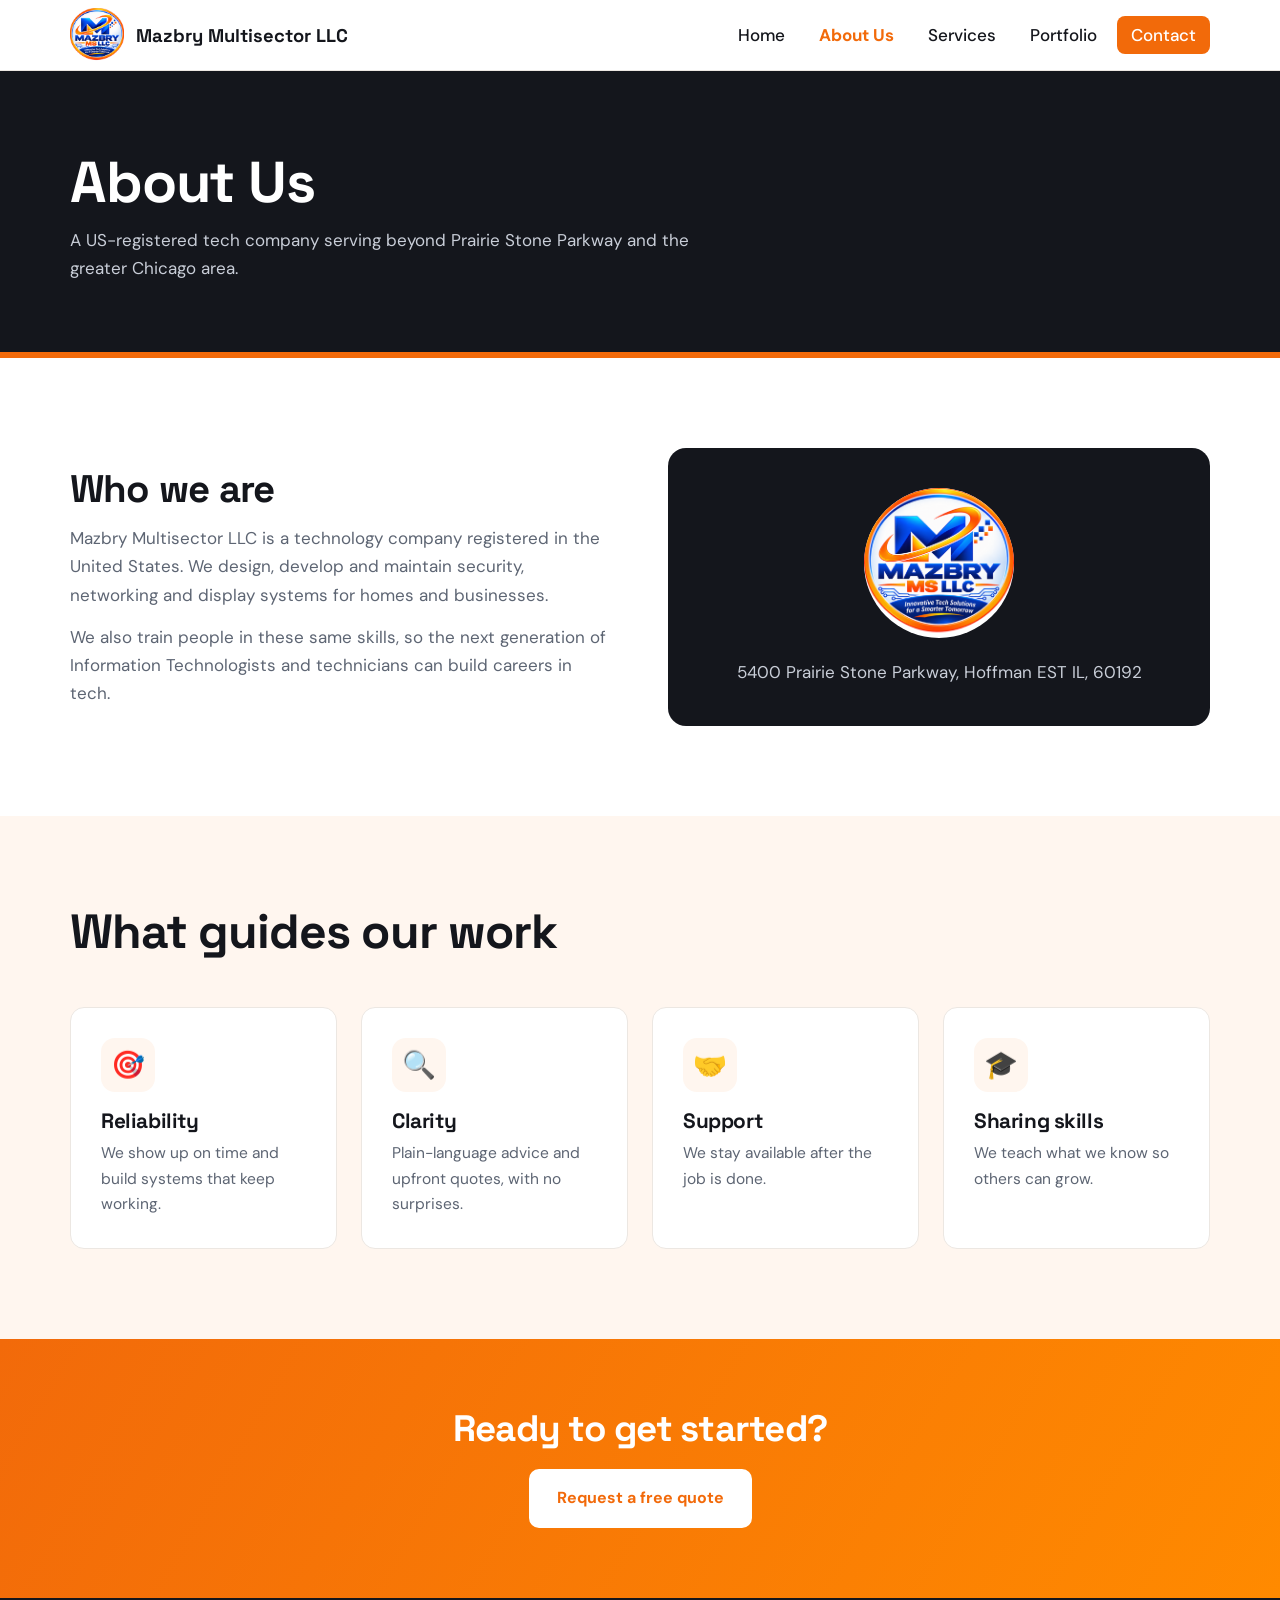
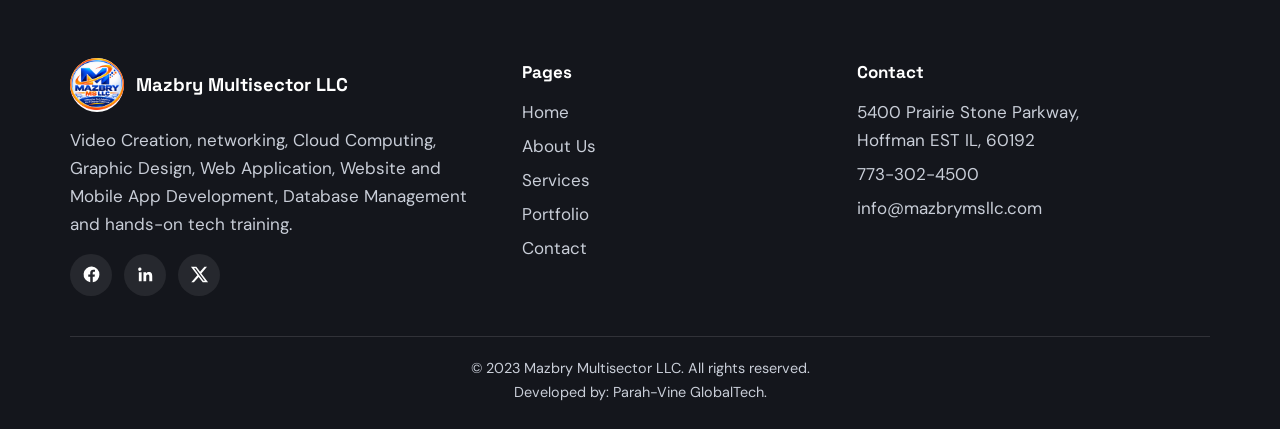
==== commit fd010792: "Add changes" ====
--- a/about.html
+++ b/about.html
@@ -4,9 +4,9 @@
 <link rel="stylesheet" href="css/style.css"></head><body>
 <header><div class="wrap nav"><a class="brand" href="index.html"><img src="assets/logo.png" alt="Mazbry Multisector LLC logo"><span>Mazbry Multisector LLC</span></a>
 <nav aria-label="Main"><button class="burger" id="burger" aria-label="Toggle menu">&#9776;</button><ul id="menu"><li><a href="index.html" class="">Home</a></li><li><a href="about.html" class="on">About Us</a></li><li><a href="services.html" class="">Services</a></li><li><a href="portfolio.html" class="">Portfolio</a></li><li><a href="contact.html" class=" cta">Contact</a></li></ul></nav></div></header>
-<div class="page-h"><div class="wrap"><h1>About Us</h1><p>A US-registered tech company serving Hanover Park and the greater Chicago area.</p></div></div><section><div class="wrap split"><div class="rv"><h2 style="font-size:2.4rem">Who we are</h2><p style="color:var(--mut);margin:14px 0">Mazbry MS LLC is a technology company registered in the United States. We design, develop and maintain security, networking and display systems for homes and businesses.</p><p style="color:var(--mut)">We also train people in these same skills, so the next generation of Information Technologists and technicians can build careers in tech.</p></div><div class="panel rv"><img src="assets/logo.png" alt="Logo" style="background:#fff;border-radius:50%;width:150px;display:block;margin:0 auto 20px"><p style="text-align:center">7482 Filmore Ave, Hanover Park, IL 60133</p></div></div></section>
+<div class="page-h"><div class="wrap"><h1>About Us</h1><p>A US-registered tech company serving beyond Prairie Stone Parkway and the greater Chicago area.</p></div></div><section><div class="wrap split"><div class="rv"><h2 style="font-size:2.4rem">Who we are</h2><p style="color:var(--mut);margin:14px 0">Mazbry Multisector LLC is a technology company registered in the United States. We design, develop and maintain security, networking and display systems for homes and businesses.</p><p style="color:var(--mut)">We also train people in these same skills, so the next generation of Information Technologists and technicians can build careers in tech.</p></div><div class="panel rv"><img src="assets/logo.png" alt="Logo" style="background:#fff;border-radius:50%;width:150px;display:block;margin:0 auto 20px"><p style="text-align:center">5400 Prairie Stone Parkway, Hoffman EST IL, 60192</p></div></div></section>
 <section class="soft"><div class="wrap"><div class="sec-h rv"><h2>What guides our work</h2></div><div class="grid"><div class="card rv"><div class="ic">🎯</div><h3>Reliability</h3><p>We show up on time and build systems that keep working.</p></div><div class="card rv"><div class="ic">🔍</div><h3>Clarity</h3><p>Plain-language advice and upfront quotes, with no surprises.</p></div><div class="card rv"><div class="ic">🤝</div><h3>Support</h3><p>We stay available after the job is done.</p></div><div class="card rv"><div class="ic">🎓</div><h3>Sharing skills</h3><p>We teach what we know so others can grow.</p></div></div></div></section><div class="cta-band"><div class="wrap rv"><h2>Ready to get started?</h2><a class="btn" href="contact.html">Request a free quote</a></div></div>
-<footer><div class="wrap fgrid"><div><a class="brand" href="index.html" style="color:#fff"><img src="assets/logo.png" alt="" style="background:#fff;border-radius:50%"><span>Mazbry MS LLC</span></a>
+<footer><div class="wrap fgrid"><div><a class="brand" href="index.html" style="color:#fff"><img src="assets/logo.png" alt="" style="background:#fff;border-radius:50%"><span>Mazbry Multisector LLC</span></a>
 <p style="margin-top:14px;max-width:34ch"> Video Creation, networking, Cloud Computing, Graphic Design, Web Application, Website and Mobile App Development, Database Management and hands-on tech training.</p><div class="social"><a href="https://www.facebook.com/" target="_blank" rel="noopener" aria-label="Facebook"><svg viewBox="0 0 24 24"><path d="M22 12a10 10 0 1 0-11.6 9.9v-7H7.9V12h2.5V9.8c0-2.5 1.5-3.9 3.8-3.9 1.1 0 2.2.2 2.2.2v2.5h-1.3c-1.2 0-1.6.8-1.6 1.6V12h2.8l-.4 2.9h-2.3v7A10 10 0 0 0 22 12z"/></svg></a><a href="https://www.linkedin.com/" target="_blank" rel="noopener" aria-label="LinkedIn"><svg viewBox="0 0 24 24"><path d="M20.4 20.5h-3.6v-5.6c0-1.3 0-3-1.8-3s-2.1 1.4-2.1 2.9v5.7H9.4V9h3.4v1.6c.5-.9 1.6-1.8 3.4-1.8 3.6 0 4.3 2.4 4.3 5.5v6.2zM5.3 7.4a2.1 2.1 0 1 1 0-4.1 2.1 2.1 0 0 1 0 4.1zM7.1 20.5H3.6V9h3.5v11.5z"/></svg></a><a href="https://x.com/" target="_blank" rel="noopener" aria-label="X (Twitter)"><svg viewBox="0 0 24 24"><path d="M18.2 2.3h3.3l-7.2 8.3 8.5 11.2h-6.7l-5.2-6.8-6 6.8H1.6l7.7-8.8L1.2 2.3H8l4.7 6.2 5.5-6.2zm-1.2 17.5h1.8L7 4.2H5.1L17 19.8z"/></svg></a></div></div>
 <div><h4>Pages</h4><ul><li><a href="index.html">Home</a></li><li><a href="about.html">About Us</a></li><li><a href="services.html">Services</a></li><li><a href="portfolio.html">Portfolio</a></li><li><a href="contact.html">Contact</a></li></ul></div>
 <div><h4>Contact</h4><ul><li>5400 Prairie Stone Parkway,<br> Hoffman EST IL, 60192</li><li><a href="tel:6306340808">773-302-4500</a></li><li><a href="mailto:info@mazbrymsllc.com">info@mazbrymsllc.com</a></li></ul></div></div>
